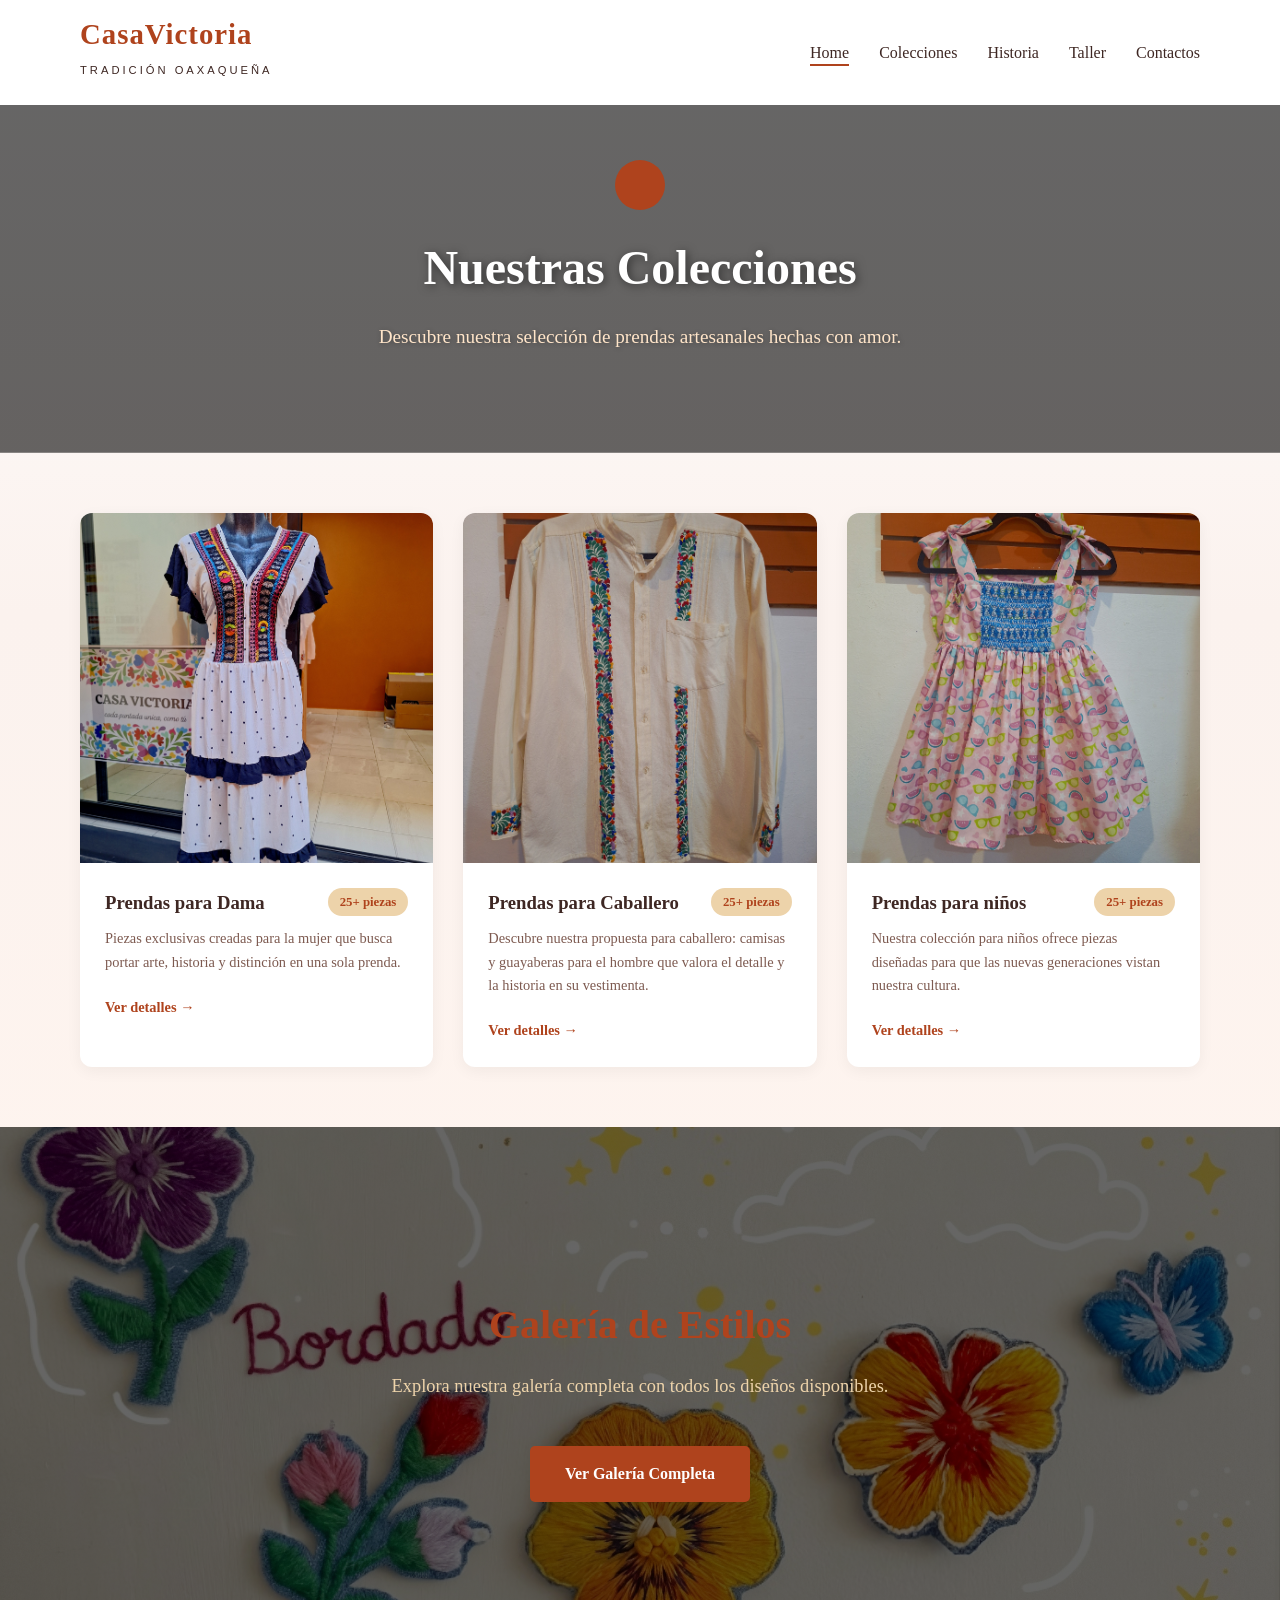
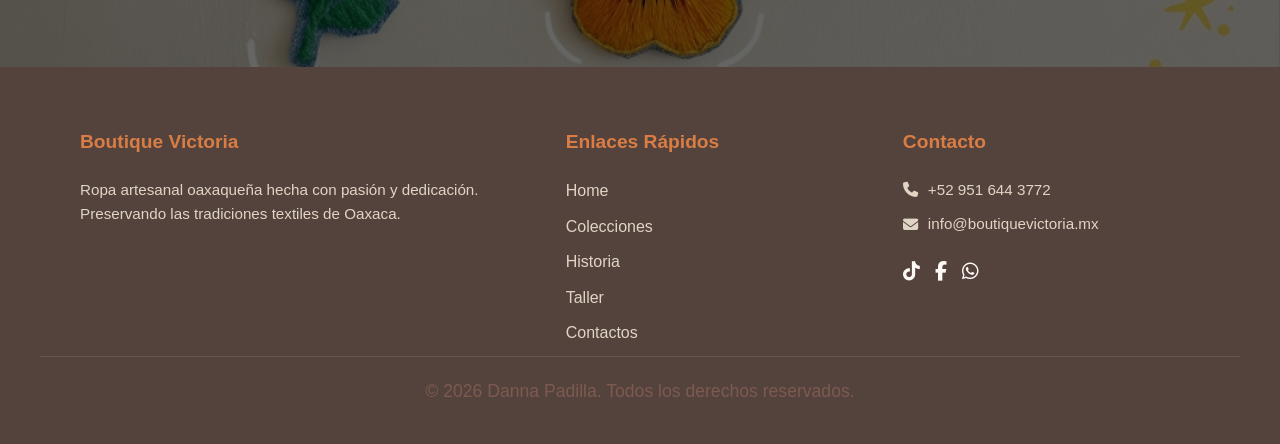
==== colecciones.html @ ab7e80b4 "Preparando archivos para sincronización forzada" ====
<!DOCTYPE html>
<html lang="es">
<head>
    <meta charset="UTF-8">
    <meta name="viewport" content="width=device-width, initial-scale=1.0">
    <title>Colecciones | Boutique Victoria</title>
    
    <link rel="stylesheet" href="css/navbar.css">
    <link rel="stylesheet" href="css/colecciones/header.css">
    <link rel="stylesheet" href="css/colecciones/card.css">
    <link rel="stylesheet" href="css/colecciones/galeria.css">
    <link rel="stylesheet" href="css/footer.css">
    <link rel="stylesheet" href="css/styles.css">
    <link rel="stylesheet" href="https://cdnjs.cloudflare.com/ajax/libs/font-awesome/6.5.1/css/all.min.css">
</head>

<body>
    <div id="navbar-placeholder"></div>

    <header class="colecciones-header">
        <div class="icon-accent"><i class="fas fa-sparkles"></i></div>
        <h1>Nuestras Colecciones</h1>
        <p>Descubre nuestra selección de prendas artesanales hechas con amor.</p>
    </header>

    <main class="container-wrapper">
        <section class="colecciones-grid">
            <article class="coleccion-card">
                <img src="assets/img/colecciones/dama.jpg" class="card-image" alt="Bordados">
                <div class="card-content">
                    <span class="badge-count">25+ piezas</span>
                    <h3>Prendas para Dama</h3>
                    <p>Piezas exclusivas creadas para la mujer que busca portar arte, historia y distinción en una sola prenda.</p>
                    <a href="includes/filtrado.html" class="btn-link">Ver detalles <span>→</span></a>
                </div>
            </article>

            <article class="coleccion-card">
                <img src="assets/img/colecciones/caballero.jpg" class="card-image" alt="Bordados">
                <div class="card-content">
                    <span class="badge-count">25+ piezas</span>
                    <h3>Prendas para Caballero</h3>
                    <p>Descubre nuestra propuesta para caballero: camisas y guayaberas para el hombre que valora el detalle y la historia en su vestimenta.</p>
                    <a href="includes/filtrado.html" class="btn-link">Ver detalles <span>→</span></a>
                </div>
            </article>

            <article class="coleccion-card">
                <img src="assets/img/colecciones/infantes.jpg" class="card-image" alt="Bordados">
                <div class="card-content">
                    <span class="badge-count">25+ piezas</span>
                    <h3>Prendas para niños</h3>
                    <p> Nuestra colección para niños ofrece piezas diseñadas para que las nuevas generaciones vistan nuestra cultura.</p>
                    <a href="includes/filtrado.html" class="btn-link">Ver detalles <span>→</span></a>
                </div>
            </article>
        </section>
    </main>

    <section class="galeria-estilos-banner">
        <h2>Galería de Estilos</h2>
        <p>Explora nuestra galería completa con todos los diseños disponibles.</p>
        <a href="includes/filtrado.html" class="btn-principal">Ver Galería Completa</a>
    </section>

    <div id="footer-placeholder"></div>

    <script>
        fetch('includes/navbar.html')
            .then(res => res.text())
            .then(data => document.getElementById('navbar-placeholder').innerHTML = data);
            
        fetch('includes/footer.html')
            .then(res => res.text())
            .then(data => document.getElementById('footer-placeholder').innerHTML = data);
    </script>
</body>
</html>
---- css/navbar.css ----
.navbar {
    position: fixed;
    top: 0;
    left: 0;
    width: 100%;
    z-index: 1000;
    background-color: var(--color-blanco);
    transition: all 0.4s ease;
    padding: 20px 0;
}

.navbar.scrolled {
    background-color: var(--terracota-suave);
    padding: 10px 0;
    box-shadow: 0 4px 15px rgba(0, 0, 0, 0.1);
}

.nav-flex {
    display: flex;
    justify-content: space-between;
    align-items: center;
}

.LOGO {
    text-decoration: none;
    font-size: 1.4rem;
    color: var(--texto-oscuro);
    font-weight: 400;
    letter-spacing: 1px;
}

.brand-name {
    color: var(--terracota);
    font-weight: 700;
    display: block;
    line-height: 1;
    font-size: 1.8rem;
}

.logo-subtitle {
    font-family: sans-serif;
    text-transform: uppercase;
    font-size: 0.7rem;
    letter-spacing: 3px;
    color: var(--texto-oscurot);
}

/*enlaces*/
.nav-links {
    list-style: none;
    display: flex;
    gap: 30px;
}

.nav-links a {
    text-decoration: none;
    color: var(--texto-oscuro);
    font-weight: 500;
    position: relative;
    padding-bottom: 5px;
}

/*hover*/
.nav-links a::after {
    content: '';
    position: absolute;
    bottom: 0;
    left: 0;
    width: 0;
    height: 2px;
    background-color: var(--terracota);
    transition: width 0.3s;
}

.nav-links a:hover::after, 
.nav-links a.active::after {
    width: 100%;
}
---- css/colecciones/header.css ----
.colecciones-header {
    background-image: linear-gradient(rgba(0, 0, 0, 0.6), rgba(0, 0, 0, 0.6)), url('../../assets/img/Banner_Pansys.png');
    background-size: cover;
    background-position: center;
    background-repeat: no-repeat;
    width: 100%;
    padding: 160px 20px 100px 20px;
    text-align: center;
    color: white;
    box-sizing: border-box;
    display: flex;
    flex-direction: column;
    align-items: center;
    justify-content: center;
    
}

.icon-accent {
    margin-bottom: 20px;
}

.colecciones-header h1 {
    font-size: 3rem;
    color: #ffffff;
    text-shadow: 2px 2px 10px rgba(0, 0, 0, 0.5);
    margin-bottom: 15px;
}

.colecciones-header p {
    font-size: 1.2rem;
    color: var(--color-fondo);
    max-width: 700px;
    margin: 0 auto;
    text-shadow: 1px 1px 5px rgba(0, 0, 0, 0.3);
}

.icon-accent {
    background-color: var(--terracota);
    color: white;
    width: 50px;
    height: 50px;
    border-radius: 50%;
    display: flex;
    align-items: center;
    justify-content: center;
    margin: 0 auto 20px;
}
---- css/colecciones/card.css ----
.colecciones-grid {
    display: grid;
    /* Cambiamos de 2 a 3 columnas iguales */
    grid-template-columns: repeat(3, 1fr); 
    gap: 30px;
    padding: 60px 0;
}

.coleccion-card {
    background: white;
    border-radius: 12px;
    overflow: hidden;
    box-shadow: 0 4px 15px rgba(0,0,0,0.05);
    transition: transform 0.3s ease, box-shadow 0.3s ease;
    display: flex;
    flex-direction: column; /* Asegura que el contenido se apile verticalmente */
}

.coleccion-card:hover {
    transform: translateY(-10px);
    box-shadow: 0 12px 25px rgba(0,0,0,0.1);
}

.card-image {
    width: 100%;
    height: 350px; /* Un poco más alta para lucir los bordados */
    object-fit: cover;
}

.card-content {
    padding: 25px;
    position: relative;
    flex-grow: 1; /* Hace que todas las cards tengan la misma altura si el texto varía */
}

.badge-count {
    position: absolute;
    top: 25px;
    right: 25px;
    background-color: var(--crema);
    color: var(--terracota);
    padding: 4px 12px;
    border-radius: 20px;
    font-size: 0.8rem;
    font-weight: 600;
}

.card-content h3 {
    margin-bottom: 10px;
    color: var(--texto-oscuro);
}

.card-content p {
    font-size: 0.9rem;
    color: var(--texto-light);
    margin-bottom: 20px;
}

.btn-link {
    color: var(--terracota);
    text-decoration: none;
    font-weight: 600;
    font-size: 0.9rem;
}

@media (max-width: 1024px) {
    .colecciones-grid {
        grid-template-columns: repeat(2, 1fr);
    }
}

@media (max-width: 768px) {
    .colecciones-grid {
        grid-template-columns: 1fr; 
    }
}
---- css/colecciones/galeria.css ----
.galeria-estilos-banner {
    background-image: linear-gradient(rgba(0, 0, 0, 0.6), rgba(0, 0, 0, 0.6)), url('../../assets/img/pansy2_banner.png');
    background-size: cover;
    background-repeat: no-repeat;
    background-position: center;
    width: 100%;
    height: 60vh;
    min-height: 400px;
    display: flex;
    flex-direction: column;
    justify-content: center;
    align-items: center;
    color: white;
    padding: 80px 20px;
    text-align: center;
}

.galeria-estilos-banner h2 {
    color: var(--terracota);
    font-size: 2.5rem;
    margin-bottom: 15px;
}

.galeria-estilos-banner p {
    color: var(--crema);
    font-size: 1.15rem;
    margin-bottom: 25px;
}

.btn-principal {
    display: inline-block;
    margin-top: 20px;
    padding: 15px 35px;
    background-color: var(--terracota);
    color: white;
    text-decoration: none;
    border-radius: 5px;
    font-weight: 600;
    transition: background-color 0.3s ease, transform 0.3s ease;
}

.btn-principal:hover {
    background-color: var(--terracota-suave);
    transform: translateY(-3px);
}
---- css/footer.css ----
.main-footer {
    background-color: #54433d; 
    color: #fdfaf5;
    padding: 60px 0 20px 0;
    font-family: 'Segoe UI', Tahoma, Geneva, Verdana, sans-serif;
}

.footer-grid {
    display: grid;
    grid-template-columns: 1.5fr 1fr 1fr;
    gap: 40px;
    padding-bottom: 40px;
    border-bottom: 1px solid rgba(255, 255, 255, 0.1);
}

.footer-column h3, .footer-column h4 {
    color: #d97d45;
    margin-bottom: 20px;
    font-size: 1.2rem;
}

.footer-column p {
    line-height: 1.6;
    font-size: 0.95rem;
    color: #e0d5c5;
}

/* Estilos de los Enlaces */
.footer-column ul {
    list-style: none;
    padding: 0;
}

.footer-column ul li {
    margin-bottom: 10px;
}

.footer-column ul li a {
    color: #e0d5c5;
    text-decoration: none;
    transition: color 0.3s ease;
}

.footer-column ul li a:hover {
    color: #db7c42;
}

/* Sección de Contacto e Iconos */
.contact-info p {
    margin-bottom: 10px;
    display: flex;
    align-items: center;
    gap: 10px;
}

.social-icons {
    margin-top: 20px;
    display: flex;
    gap: 15px;
}

.social-icons a {
    color: #fdfaf5;
    font-size: 1.2rem;
    transition: transform 0.3s ease;
}

.social-icons a:hover {
    color: #d97d45;
    transform: translateY(-3px);
}

/* Barra inferior */
.footer-bottom {
    text-align: center;
    padding-top: 20px;
    font-size: 0.85rem;
    color: #a89a8e;
}

/* móviles */
@media (max-width: 768px) {
    .footer-grid {
        grid-template-columns: 1fr;
        text-align: center;
    }
    
    .contact-info p, .social-icons {
        justify-content: center;
    }
}
---- css/styles.css ----
:root {
    --terracota:#AF431D;
    --terracota-suave: #D06223;
    --verde-oliva: #8B8635;

    --color-blanco: #FFFFFF;
    --color-fondo: #ffe5c9;
    --crema: #edd3aa;
    --crema-claro: #f0e4cf;
    
    --texto-oscuro: #3E2723;
    --texto-light: #7D5A50;

    /*degradado*/
    --uno: #fbf2ee; 
    --dos: #f4d0c0;
    --tres: #fff;
    --cuatro: #fff5ef;

}

* {
    margin: 0;
    padding: 0;
    box-sizing: border-box;
}

html, body {
    width: 100%;
    overflow-x: hidden;
}

body {
    background: linear-gradient(180deg, 
                var(--tres) 0%,
                var(--uno) 30%,
                var(--cuatro) 70%,
                var(--dos) 100%);
    
    background-repeat: no-repeat;
    min-height: 100vh;

    color: var(--texto-oscuro);
    font-family: 'Playfair Display', serif;
    line-height: 1.6;
    -webkit-font-smoothing: antialiased;
}

h1, h2, h3 {
    color: var(--terracota);
    margin-bottom: 1rem;
    font-weight: 700;
}

p {
    font-size: 1.1rem;
    color: var(--texto-light);
    margin-bottom: 1.2rem;
}

.container-wrapper {
    max-width: 1200px;
    margin: 0 auto;
    padding: 0 40px;
    width: 100%;
}

.texto-lectura {
    max-width: 800px;
    line-height: 1.8;
}

.bg-crema-section {
    background-color: var(--crema-claro);
    width: 100%;
    padding: 80px 0;
}

@media (max-width: 768px) {
    .container-wrapper {
        padding: 0 20px;
    }

    h1 { font-size: 2rem; }
    h2 { font-size: 1.75rem; }
}
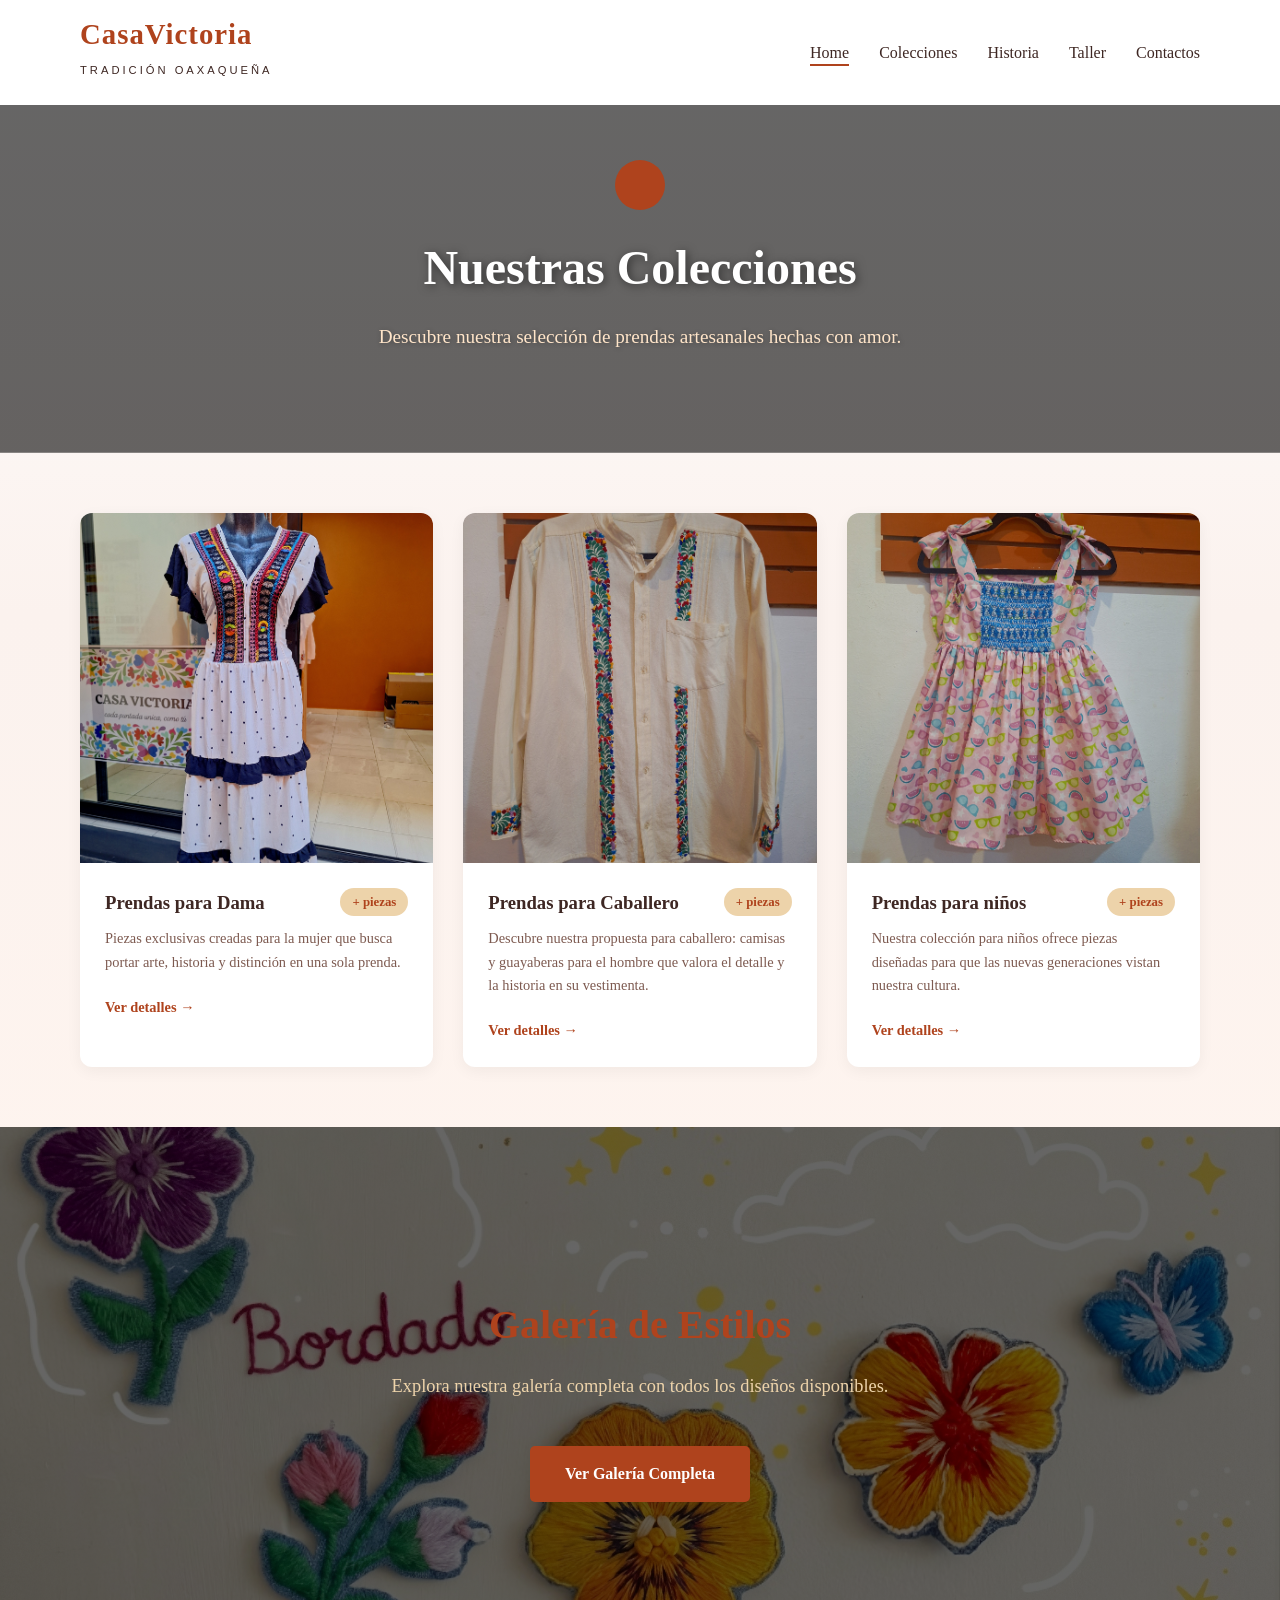
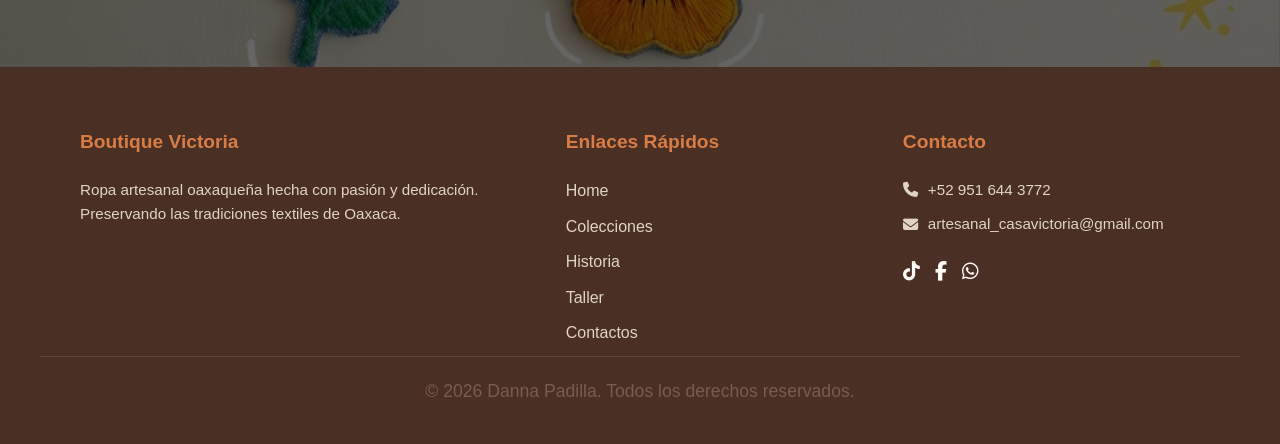
==== commit c238fd2b: "Implementación de galería dinámica y limpieza de HTML" ====
--- a/colecciones.html
+++ b/colecciones.html
@@ -28,7 +28,7 @@
             <article class="coleccion-card">
                 <img src="assets/img/colecciones/dama.jpg" class="card-image" alt="Bordados">
                 <div class="card-content">
-                    <span class="badge-count">25+ piezas</span>
+                    <span class="badge-count">+ piezas</span>
                     <h3>Prendas para Dama</h3>
                     <p>Piezas exclusivas creadas para la mujer que busca portar arte, historia y distinción en una sola prenda.</p>
                     <a href="includes/filtrado.html" class="btn-link">Ver detalles <span>→</span></a>
@@ -38,7 +38,7 @@
             <article class="coleccion-card">
                 <img src="assets/img/colecciones/caballero.jpg" class="card-image" alt="Bordados">
                 <div class="card-content">
-                    <span class="badge-count">25+ piezas</span>
+                    <span class="badge-count">+ piezas</span>
                     <h3>Prendas para Caballero</h3>
                     <p>Descubre nuestra propuesta para caballero: camisas y guayaberas para el hombre que valora el detalle y la historia en su vestimenta.</p>
                     <a href="includes/filtrado.html" class="btn-link">Ver detalles <span>→</span></a>
@@ -48,7 +48,7 @@
             <article class="coleccion-card">
                 <img src="assets/img/colecciones/infantes.jpg" class="card-image" alt="Bordados">
                 <div class="card-content">
-                    <span class="badge-count">25+ piezas</span>
+                    <span class="badge-count">+ piezas</span>
                     <h3>Prendas para niños</h3>
                     <p> Nuestra colección para niños ofrece piezas diseñadas para que las nuevas generaciones vistan nuestra cultura.</p>
                     <a href="includes/filtrado.html" class="btn-link">Ver detalles <span>→</span></a>
--- a/css/footer.css
+++ b/css/footer.css
@@ -1,5 +1,5 @@
 .main-footer {
-    background-color: #54433d; 
+    background-color: #492f24; 
     color: #fdfaf5;
     padding: 60px 0 20px 0;
     font-family: 'Segoe UI', Tahoma, Geneva, Verdana, sans-serif;
